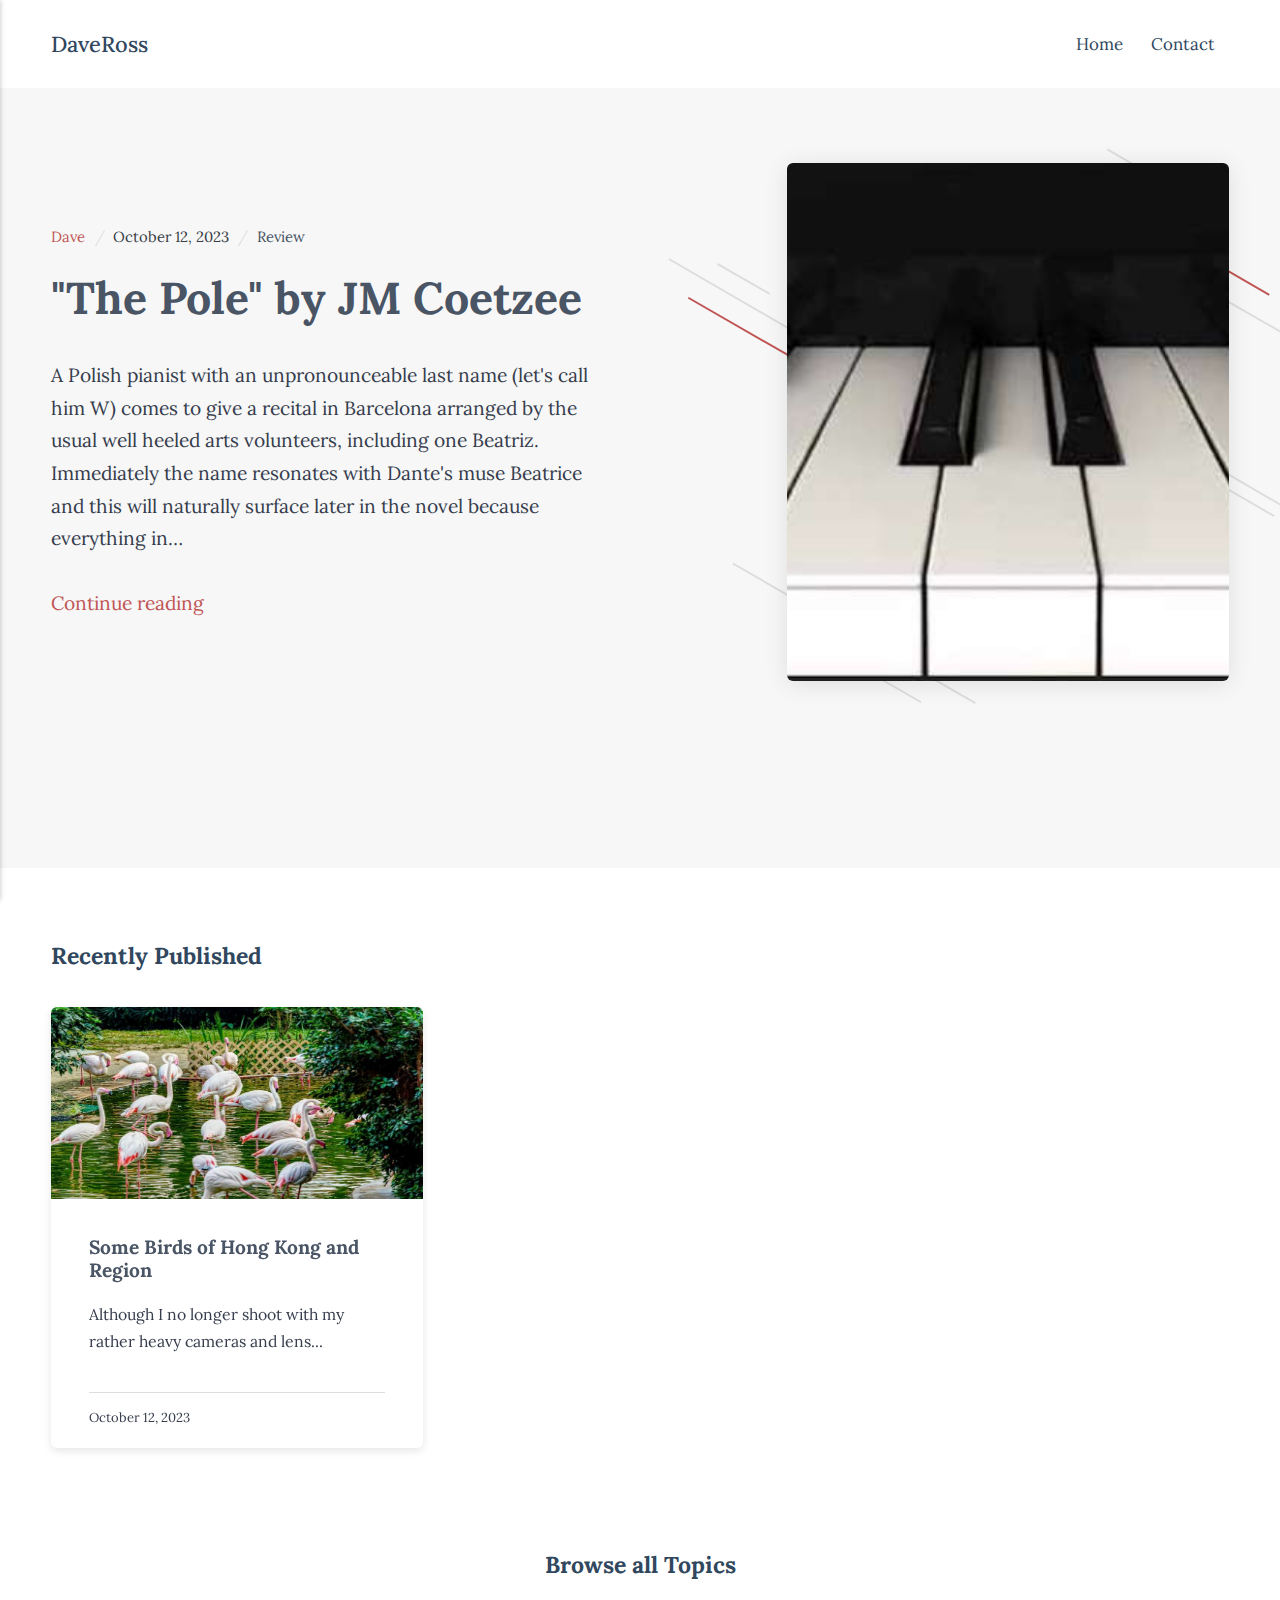
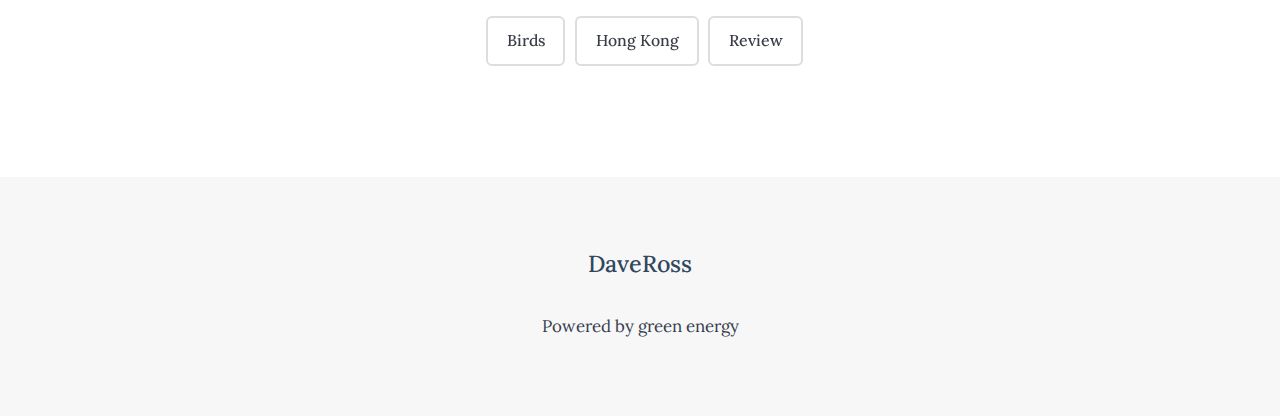
==== index.html @ 3990d3d0 "Updated from Publii" ====
<!DOCTYPE html><html lang="en-gb" data-theme="burgundy-gray"><head><meta charset="utf-8"><meta http-equiv="X-UA-Compatible" content="IE=edge"><meta name="viewport" content="width=device-width,initial-scale=1"><title>DaveRoss</title><meta name="generator" content="Publii Open-Source CMS for Static Site"><link rel="canonical" href="https://midlevels.github.io/gh-pages/"><meta property="og:title" content="DaveRoss"><meta property="og:site_name" content="DaveRoss"><meta property="og:description" content=""><meta property="og:url" content="https://midlevels.github.io/gh-pages/"><meta property="og:type" content="website"><link rel="alternate" type="application/atom+xml" href="https://midlevels.github.io/gh-pages/feed.xml"><link rel="alternate" type="application/json" href="https://midlevels.github.io/gh-pages/feed.json"><link rel="preload" href="https://midlevels.github.io/gh-pages/assets/dynamic/fonts/lora/lora.woff2" as="font" type="font/woff2" crossorigin><link rel="stylesheet" href="https://midlevels.github.io/gh-pages/assets/css/style.css?v=e76fe51894e5352dd3eed7a8d935dc86"><script type="application/ld+json">{"@context":"http://schema.org","@type":"Organization","name":"DaveRoss","url":"https://midlevels.github.io/gh-pages/"}</script><noscript><style>img[loading] {
                    opacity: 1;
                }</style></noscript></head><body><header class="header" id="js-header"><div><a class="logo" href="https://midlevels.github.io/gh-pages/">DaveRoss</a><nav class="navbar js-navbar"><button class="navbar__toggle js-toggle" aria-label="Menu" aria-haspopup="true" aria-expanded="false"><span class="navbar__toggle-box"><span class="navbar__toggle-inner">Menu</span></span></button><ul class="navbar__menu"><li class="active"><a href="https://midlevels.github.io/gh-pages/" target="_self">Home</a></li><li><a href="https://midlevels.github.io/gh-pages/contact/" title="Contact" target="_self">Contact</a></li></ul></nav></div></header><main><div class="headline"><div class="wrapper"><div class="headline__top"><article><div class="headline__meta"><a class="headline__author" href="https://midlevels.github.io/gh-pages/authors/dave/">Dave</a> <time datetime="2023-10-12T21:37">October 12, 2023 </time><a href="https://midlevels.github.io/gh-pages/tags/review/" class="invert">Review</a></div><h1 class="h0 headline__top__title"><a href="https://midlevels.github.io/gh-pages/the-pole-by-jm-coetzee/" class="invert">&quot;The Pole&quot; by JM Coetzee</a></h1><p class="headline__top__text">A Polish pianist with an unpronounceable last name (let's call him W) comes to give a recital in Barcelona arranged by the usual well heeled arts volunteers, including one Beatriz. Immediately the name resonates with Dante's muse Beatrice and this will naturally surface later in the novel because everything in&hellip;</p><p><a href="https://midlevels.github.io/gh-pages/the-pole-by-jm-coetzee/" class="readmore" aria-label="Continue reading">Continue reading <svg><use xlink:href="https://midlevels.github.io/gh-pages/assets/svg/svg-map.svg#next"/></svg></a></p></article><div class="headline__box"><svg xmlns="http://www.w3.org/2000/svg" viewbox="0 0 699.25 647.33" class="headline__box__decor"><path d="M20,176l134,77M493,100l126,73" fill="none" stroke-width="2" class="decor-1"/><path d="M0,136l126,73M50,141l54,31M66,450,316,594m-56-1-59-34M521,148l134,77M452,23,556,83m0,263,141,82m-73-27-59-34" fill="none" stroke-width="2" class="decor-2"/></svg><div class="headline__box__content headline__box__content--image"><img src="https://midlevels.github.io/gh-pages/media/posts/2/the-pole.jpg" srcset="https://midlevels.github.io/gh-pages/media/posts/2/responsive/the-pole-xs.jpg 300w, https://midlevels.github.io/gh-pages/media/posts/2/responsive/the-pole-sm.jpg 480w, https://midlevels.github.io/gh-pages/media/posts/2/responsive/the-pole-md.jpg 768w" sizes="https://midlevels.github.io/gh-pages/media/posts/2/responsive/the-pole-xs.jpg 300w ,https://midlevels.github.io/gh-pages/media/posts/2/responsive/the-pole-sm.jpg 480w ,https://midlevels.github.io/gh-pages/media/posts/2/responsive/the-pole-md.jpg 768w" loading="lazy" height="386" width="864" alt=""></div></div></div><div class="headline__grid"></div></div></div><div class="wrapper"><section class="section"><h2 class="h4 section__title">Recently Published</h2><div class="card-container card-container--col3"><article class="card"><div class="card__image"><img src="https://midlevels.github.io/gh-pages/media/posts/1/birds.jpg" srcset="https://midlevels.github.io/gh-pages/media/posts/1/responsive/birds-xs.jpg 300w, https://midlevels.github.io/gh-pages/media/posts/1/responsive/birds-sm.jpg 480w, https://midlevels.github.io/gh-pages/media/posts/1/responsive/birds-md.jpg 768w" sizes="https://midlevels.github.io/gh-pages/media/posts/1/responsive/birds-xs.jpg 300w ,https://midlevels.github.io/gh-pages/media/posts/1/responsive/birds-sm.jpg 480w ,https://midlevels.github.io/gh-pages/media/posts/1/responsive/birds-md.jpg 768w" loading="lazy" height="799" width="1200" alt=""></div><div class="card__content"><h2 class="card__title"><a href="https://midlevels.github.io/gh-pages/some-birds-of-hong-kong-and-region/" class="invert">Some Birds of Hong Kong and Region</a></h2><p>Although I no longer shoot with my rather heavy cameras and lens...</p><footer class="card__footer"><time datetime="2023-10-12T17:43">October 12, 2023 </time><a href="https://getpocket.com/save?url=https%3A%2F%2Fmidlevels.github.io%2Fgh-pages%2Fsome-birds-of-hong-kong-and-region%2F&title=Some%20Birds%20of%20Hong%20Kong%20and%20Region" class="btn btn--clean card__readlater js-share" aria-label="Read later" rel="nofollow noopener noreferrer"><svg><use xlink:href="https://midlevels.github.io/gh-pages/assets/svg/svg-map.svg#readlater"/></svg></a></footer></div></article></div></section></div></main><div class="section topics"><div class="wrapper"><h2 class="h4 section__title">Browse all Topics</h2><ul class="topics__list"><li><a href="https://midlevels.github.io/gh-pages/tags/birds/" class="btn btn--outline">Birds</a></li><li><a href="https://midlevels.github.io/gh-pages/tags/hong-kong/" class="btn btn--outline">Hong Kong</a></li><li><a href="https://midlevels.github.io/gh-pages/tags/review/" class="btn btn--outline">Review</a></li></ul></div></div><footer class="footer section section--lightest"><div class="footer__inner"><a class="logo footer__logo" href="https://midlevels.github.io/gh-pages/">DaveRoss</a><div class="footer__copyright"><p>Powered by green energy</p></div></div><button class="footer__bttop js-scroll-to-top" aria-label="Back to top" title="Back to top"><svg><use xlink:href="https://midlevels.github.io/gh-pages/assets/svg/svg-map.svg#toparrow"/></svg></button></footer><script defer="defer" src="https://midlevels.github.io/gh-pages/assets/js/scripts.min.js?v=6ee59465c67403142e643120f27f91df"></script><script>window.publiiThemeMenuConfig = {    
      mobileMenuMode: 'sidebar',
      animationSpeed: 300,
      submenuWidth: 'auto',
      doubleClickTime: 500,
      mobileMenuExpandableSubmenus: true, 
      relatedContainerForOverlayMenuSelector: '.navbar',
   };</script><script>var images = document.querySelectorAll('img[loading]');

      for (var i = 0; i < images.length; i++) {
         if (images[i].complete) {
               images[i].classList.add('is-loaded');
         } else {
               images[i].addEventListener('load', function () {
                  this.classList.add('is-loaded');
               }, false);
         }
      }</script></body></html>
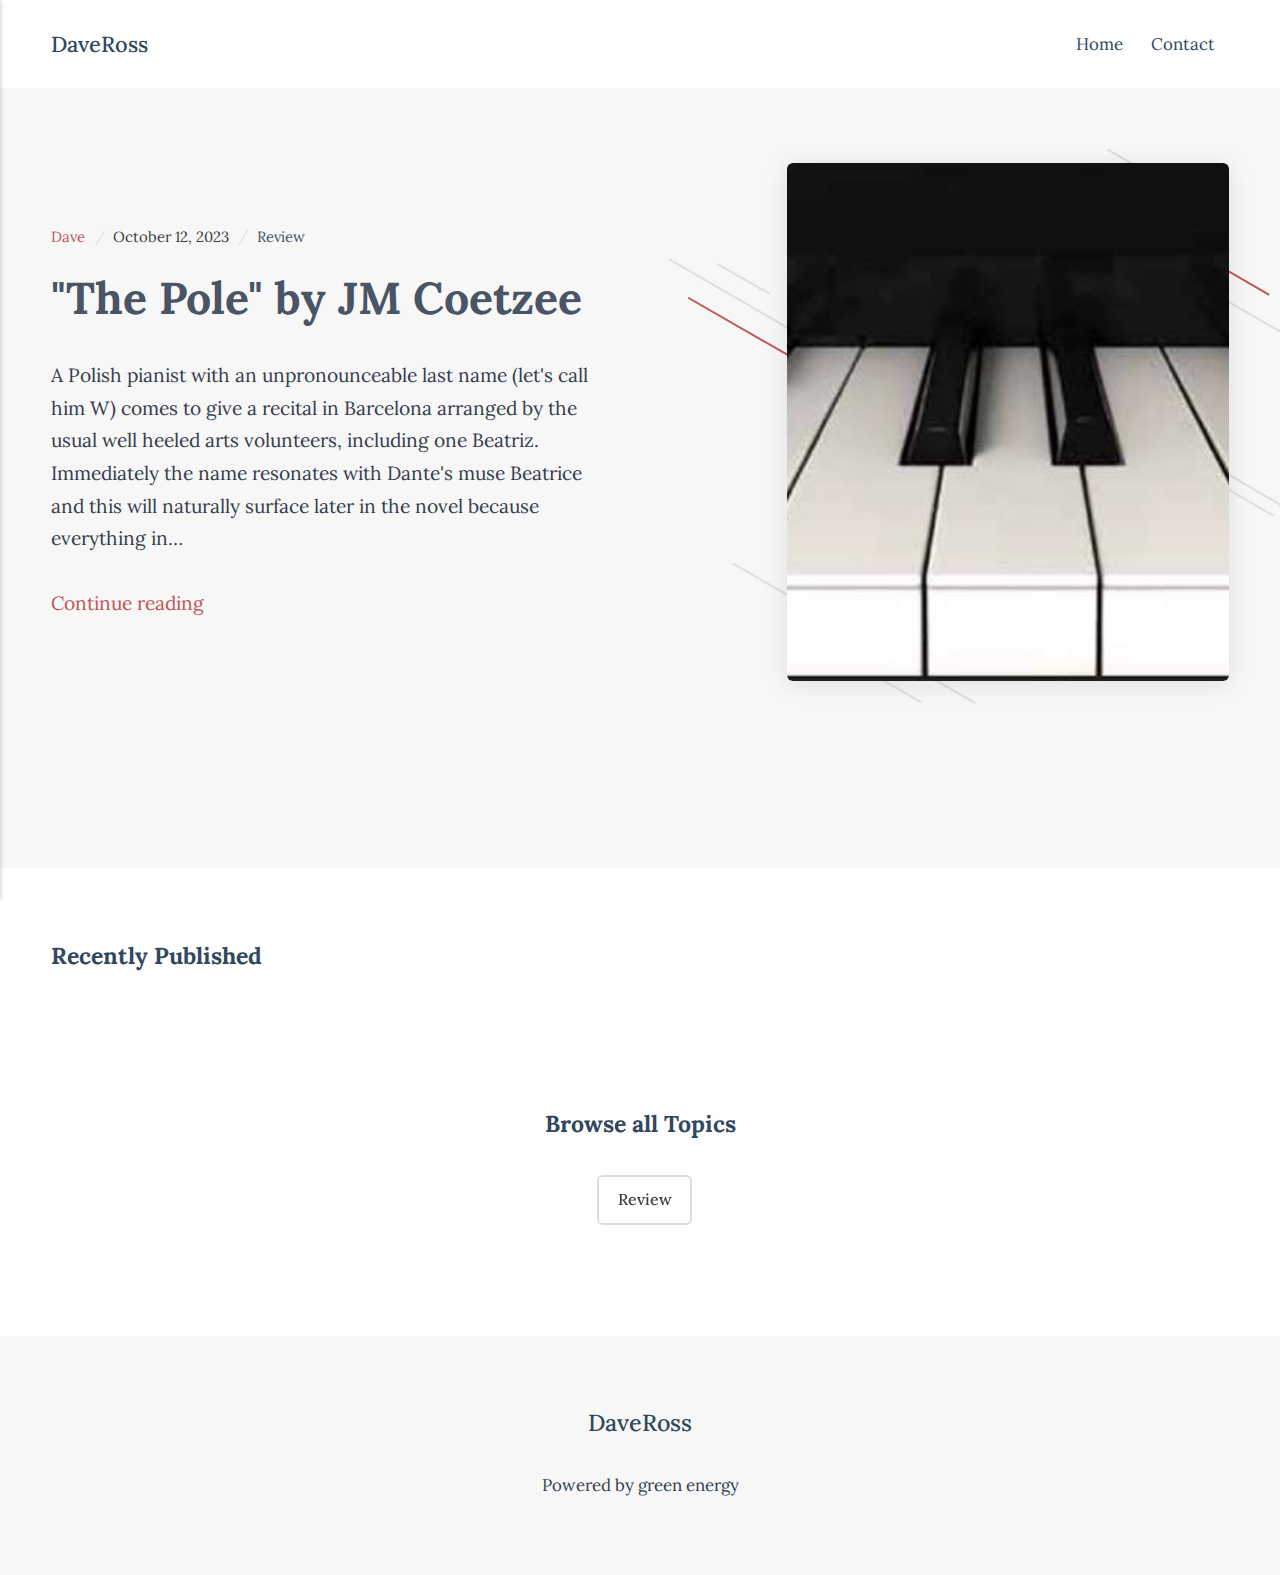
==== commit 9f1b8129: "Updated from Publii" ====
--- a/index.html
+++ b/index.html
@@ -1,6 +1,6 @@
 <!DOCTYPE html><html lang="en-gb" data-theme="burgundy-gray"><head><meta charset="utf-8"><meta http-equiv="X-UA-Compatible" content="IE=edge"><meta name="viewport" content="width=device-width,initial-scale=1"><title>DaveRoss</title><meta name="generator" content="Publii Open-Source CMS for Static Site"><link rel="canonical" href="https://midlevels.github.io/gh-pages/"><meta property="og:title" content="DaveRoss"><meta property="og:site_name" content="DaveRoss"><meta property="og:description" content=""><meta property="og:url" content="https://midlevels.github.io/gh-pages/"><meta property="og:type" content="website"><link rel="alternate" type="application/atom+xml" href="https://midlevels.github.io/gh-pages/feed.xml"><link rel="alternate" type="application/json" href="https://midlevels.github.io/gh-pages/feed.json"><link rel="preload" href="https://midlevels.github.io/gh-pages/assets/dynamic/fonts/lora/lora.woff2" as="font" type="font/woff2" crossorigin><link rel="stylesheet" href="https://midlevels.github.io/gh-pages/assets/css/style.css?v=e76fe51894e5352dd3eed7a8d935dc86"><script type="application/ld+json">{"@context":"http://schema.org","@type":"Organization","name":"DaveRoss","url":"https://midlevels.github.io/gh-pages/"}</script><noscript><style>img[loading] {
                     opacity: 1;
-                }</style></noscript></head><body><header class="header" id="js-header"><div><a class="logo" href="https://midlevels.github.io/gh-pages/">DaveRoss</a><nav class="navbar js-navbar"><button class="navbar__toggle js-toggle" aria-label="Menu" aria-haspopup="true" aria-expanded="false"><span class="navbar__toggle-box"><span class="navbar__toggle-inner">Menu</span></span></button><ul class="navbar__menu"><li class="active"><a href="https://midlevels.github.io/gh-pages/" target="_self">Home</a></li><li><a href="https://midlevels.github.io/gh-pages/contact/" title="Contact" target="_self">Contact</a></li></ul></nav></div></header><main><div class="headline"><div class="wrapper"><div class="headline__top"><article><div class="headline__meta"><a class="headline__author" href="https://midlevels.github.io/gh-pages/authors/dave/">Dave</a> <time datetime="2023-10-12T21:37">October 12, 2023 </time><a href="https://midlevels.github.io/gh-pages/tags/review/" class="invert">Review</a></div><h1 class="h0 headline__top__title"><a href="https://midlevels.github.io/gh-pages/the-pole-by-jm-coetzee/" class="invert">&quot;The Pole&quot; by JM Coetzee</a></h1><p class="headline__top__text">A Polish pianist with an unpronounceable last name (let's call him W) comes to give a recital in Barcelona arranged by the usual well heeled arts volunteers, including one Beatriz. Immediately the name resonates with Dante's muse Beatrice and this will naturally surface later in the novel because everything in&hellip;</p><p><a href="https://midlevels.github.io/gh-pages/the-pole-by-jm-coetzee/" class="readmore" aria-label="Continue reading">Continue reading <svg><use xlink:href="https://midlevels.github.io/gh-pages/assets/svg/svg-map.svg#next"/></svg></a></p></article><div class="headline__box"><svg xmlns="http://www.w3.org/2000/svg" viewbox="0 0 699.25 647.33" class="headline__box__decor"><path d="M20,176l134,77M493,100l126,73" fill="none" stroke-width="2" class="decor-1"/><path d="M0,136l126,73M50,141l54,31M66,450,316,594m-56-1-59-34M521,148l134,77M452,23,556,83m0,263,141,82m-73-27-59-34" fill="none" stroke-width="2" class="decor-2"/></svg><div class="headline__box__content headline__box__content--image"><img src="https://midlevels.github.io/gh-pages/media/posts/2/the-pole.jpg" srcset="https://midlevels.github.io/gh-pages/media/posts/2/responsive/the-pole-xs.jpg 300w, https://midlevels.github.io/gh-pages/media/posts/2/responsive/the-pole-sm.jpg 480w, https://midlevels.github.io/gh-pages/media/posts/2/responsive/the-pole-md.jpg 768w" sizes="https://midlevels.github.io/gh-pages/media/posts/2/responsive/the-pole-xs.jpg 300w ,https://midlevels.github.io/gh-pages/media/posts/2/responsive/the-pole-sm.jpg 480w ,https://midlevels.github.io/gh-pages/media/posts/2/responsive/the-pole-md.jpg 768w" loading="lazy" height="386" width="864" alt=""></div></div></div><div class="headline__grid"></div></div></div><div class="wrapper"><section class="section"><h2 class="h4 section__title">Recently Published</h2><div class="card-container card-container--col3"><article class="card"><div class="card__image"><img src="https://midlevels.github.io/gh-pages/media/posts/1/birds.jpg" srcset="https://midlevels.github.io/gh-pages/media/posts/1/responsive/birds-xs.jpg 300w, https://midlevels.github.io/gh-pages/media/posts/1/responsive/birds-sm.jpg 480w, https://midlevels.github.io/gh-pages/media/posts/1/responsive/birds-md.jpg 768w" sizes="https://midlevels.github.io/gh-pages/media/posts/1/responsive/birds-xs.jpg 300w ,https://midlevels.github.io/gh-pages/media/posts/1/responsive/birds-sm.jpg 480w ,https://midlevels.github.io/gh-pages/media/posts/1/responsive/birds-md.jpg 768w" loading="lazy" height="799" width="1200" alt=""></div><div class="card__content"><h2 class="card__title"><a href="https://midlevels.github.io/gh-pages/some-birds-of-hong-kong-and-region/" class="invert">Some Birds of Hong Kong and Region</a></h2><p>Although I no longer shoot with my rather heavy cameras and lens...</p><footer class="card__footer"><time datetime="2023-10-12T17:43">October 12, 2023 </time><a href="https://getpocket.com/save?url=https%3A%2F%2Fmidlevels.github.io%2Fgh-pages%2Fsome-birds-of-hong-kong-and-region%2F&title=Some%20Birds%20of%20Hong%20Kong%20and%20Region" class="btn btn--clean card__readlater js-share" aria-label="Read later" rel="nofollow noopener noreferrer"><svg><use xlink:href="https://midlevels.github.io/gh-pages/assets/svg/svg-map.svg#readlater"/></svg></a></footer></div></article></div></section></div></main><div class="section topics"><div class="wrapper"><h2 class="h4 section__title">Browse all Topics</h2><ul class="topics__list"><li><a href="https://midlevels.github.io/gh-pages/tags/birds/" class="btn btn--outline">Birds</a></li><li><a href="https://midlevels.github.io/gh-pages/tags/hong-kong/" class="btn btn--outline">Hong Kong</a></li><li><a href="https://midlevels.github.io/gh-pages/tags/review/" class="btn btn--outline">Review</a></li></ul></div></div><footer class="footer section section--lightest"><div class="footer__inner"><a class="logo footer__logo" href="https://midlevels.github.io/gh-pages/">DaveRoss</a><div class="footer__copyright"><p>Powered by green energy</p></div></div><button class="footer__bttop js-scroll-to-top" aria-label="Back to top" title="Back to top"><svg><use xlink:href="https://midlevels.github.io/gh-pages/assets/svg/svg-map.svg#toparrow"/></svg></button></footer><script defer="defer" src="https://midlevels.github.io/gh-pages/assets/js/scripts.min.js?v=6ee59465c67403142e643120f27f91df"></script><script>window.publiiThemeMenuConfig = {    
+                }</style></noscript></head><body><header class="header" id="js-header"><div><a class="logo" href="https://midlevels.github.io/gh-pages/">DaveRoss</a><nav class="navbar js-navbar"><button class="navbar__toggle js-toggle" aria-label="Menu" aria-haspopup="true" aria-expanded="false"><span class="navbar__toggle-box"><span class="navbar__toggle-inner">Menu</span></span></button><ul class="navbar__menu"><li class="active"><a href="https://midlevels.github.io/gh-pages/" target="_self">Home</a></li><li><a href="https://midlevels.github.io/gh-pages/contact/" title="Contact" target="_self">Contact</a></li></ul></nav></div></header><main><div class="headline"><div class="wrapper"><div class="headline__top"><article><div class="headline__meta"><a class="headline__author" href="https://midlevels.github.io/gh-pages/authors/dave/">Dave</a> <time datetime="2023-10-12T21:37">October 12, 2023 </time><a href="https://midlevels.github.io/gh-pages/tags/review/" class="invert">Review</a></div><h1 class="h0 headline__top__title"><a href="https://midlevels.github.io/gh-pages/the-pole-by-jm-coetzee/" class="invert">&quot;The Pole&quot; by JM Coetzee</a></h1><p class="headline__top__text">A Polish pianist with an unpronounceable last name (let's call him W) comes to give a recital in Barcelona arranged by the usual well heeled arts volunteers, including one Beatriz. Immediately the name resonates with Dante's muse Beatrice and this will naturally surface later in the novel because everything in&hellip;</p><p><a href="https://midlevels.github.io/gh-pages/the-pole-by-jm-coetzee/" class="readmore" aria-label="Continue reading">Continue reading <svg><use xlink:href="https://midlevels.github.io/gh-pages/assets/svg/svg-map.svg#next"/></svg></a></p></article><div class="headline__box"><svg xmlns="http://www.w3.org/2000/svg" viewbox="0 0 699.25 647.33" class="headline__box__decor"><path d="M20,176l134,77M493,100l126,73" fill="none" stroke-width="2" class="decor-1"/><path d="M0,136l126,73M50,141l54,31M66,450,316,594m-56-1-59-34M521,148l134,77M452,23,556,83m0,263,141,82m-73-27-59-34" fill="none" stroke-width="2" class="decor-2"/></svg><div class="headline__box__content headline__box__content--image"><img src="https://midlevels.github.io/gh-pages/media/posts/2/the-pole.jpg" srcset="https://midlevels.github.io/gh-pages/media/posts/2/responsive/the-pole-xs.jpg 300w, https://midlevels.github.io/gh-pages/media/posts/2/responsive/the-pole-sm.jpg 480w, https://midlevels.github.io/gh-pages/media/posts/2/responsive/the-pole-md.jpg 768w" sizes="https://midlevels.github.io/gh-pages/media/posts/2/responsive/the-pole-xs.jpg 300w ,https://midlevels.github.io/gh-pages/media/posts/2/responsive/the-pole-sm.jpg 480w ,https://midlevels.github.io/gh-pages/media/posts/2/responsive/the-pole-md.jpg 768w" loading="lazy" height="386" width="864" alt=""></div></div></div><div class="headline__grid"></div></div></div><div class="wrapper"><section class="section"><h2 class="h4 section__title">Recently Published</h2><div class="card-container card-container--col3"></div></section></div></main><div class="section topics"><div class="wrapper"><h2 class="h4 section__title">Browse all Topics</h2><ul class="topics__list"><li><a href="https://midlevels.github.io/gh-pages/tags/review/" class="btn btn--outline">Review</a></li></ul></div></div><footer class="footer section section--lightest"><div class="footer__inner"><a class="logo footer__logo" href="https://midlevels.github.io/gh-pages/">DaveRoss</a><div class="footer__copyright"><p>Powered by green energy</p></div></div><button class="footer__bttop js-scroll-to-top" aria-label="Back to top" title="Back to top"><svg><use xlink:href="https://midlevels.github.io/gh-pages/assets/svg/svg-map.svg#toparrow"/></svg></button></footer><script defer="defer" src="https://midlevels.github.io/gh-pages/assets/js/scripts.min.js?v=6ee59465c67403142e643120f27f91df"></script><script>window.publiiThemeMenuConfig = {    
       mobileMenuMode: 'sidebar',
       animationSpeed: 300,
       submenuWidth: 'auto',
